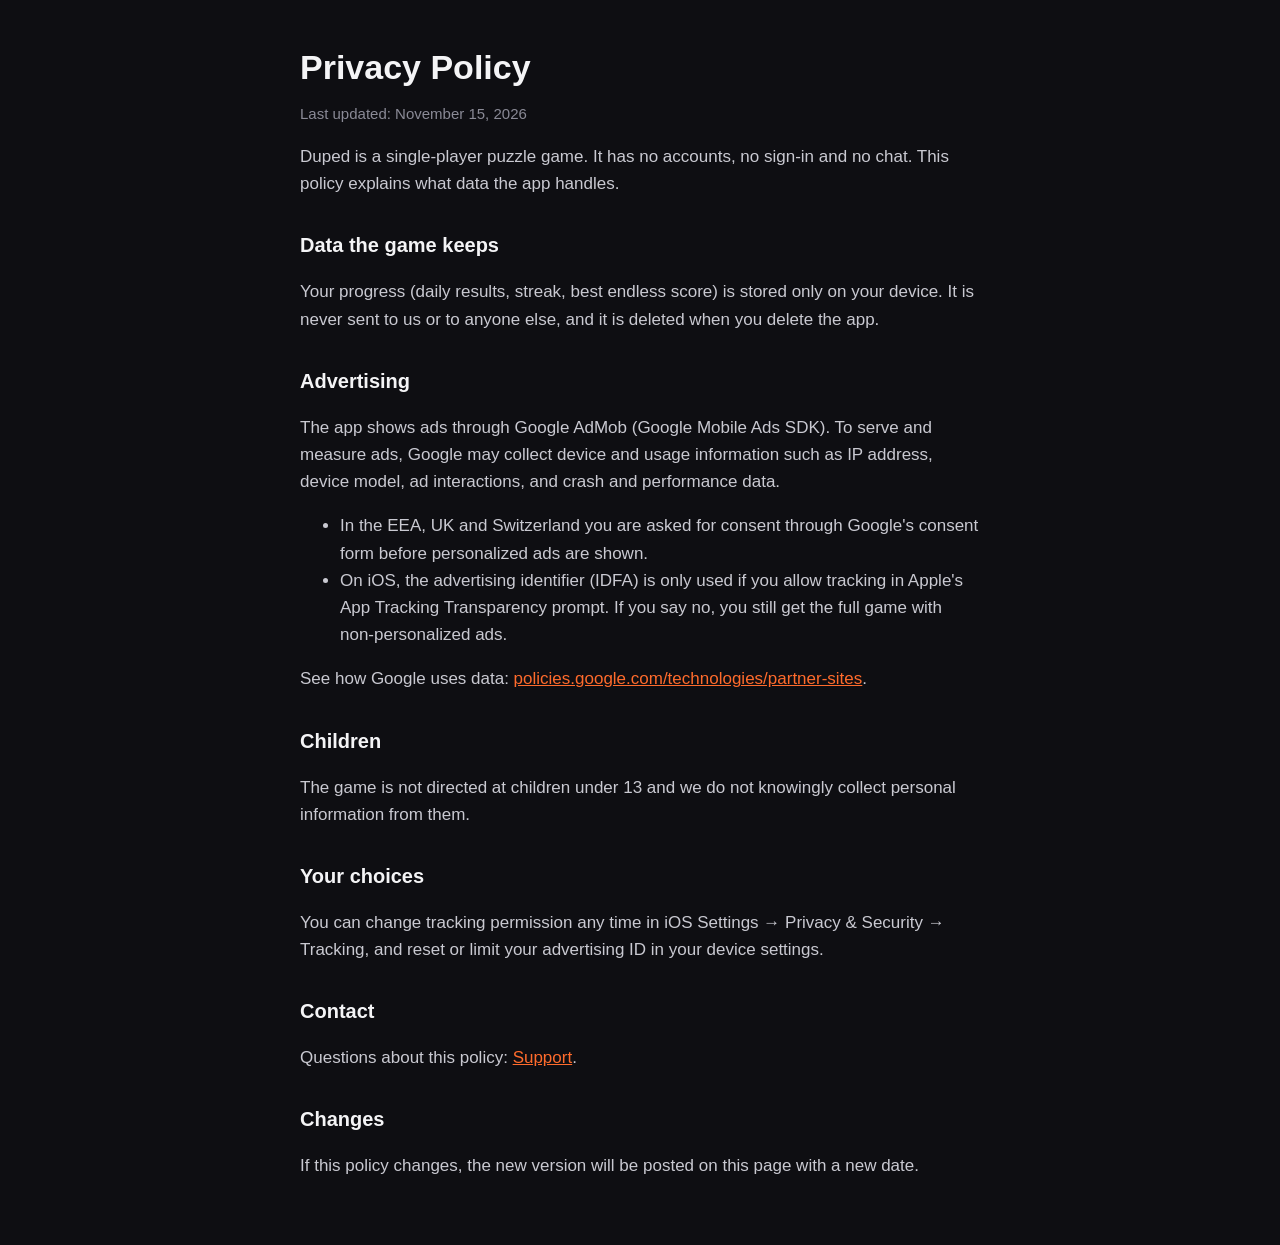
==== privacy.html @ 9e4e8c59 "Duped support and privacy pages Co-Authored-By: Claude Opus 5.5 <noreply@anthropic.com>" ====
<!doctype html><html lang="en"><head><meta charset="utf-8"><meta name="viewport" content="width=device-width,initial-scale=1"><title>Duped Privacy Policy</title><link rel="stylesheet" href="style.css"></head>
<body><main><h1>Privacy Policy</h1><p class="muted">Last updated: November 15, 2026</p>
<p>Duped is a single-player puzzle game. It has no accounts, no sign-in and no chat. This policy explains what data the app handles.</p>
<h2>Data the game keeps</h2>
<p>Your progress (daily results, streak, best endless score) is stored only on your device. It is never sent to us or to anyone else, and it is deleted when you delete the app.</p>
<h2>Advertising</h2>
<p>The app shows ads through Google AdMob (Google Mobile Ads SDK). To serve and measure ads, Google may collect device and usage information such as IP address, device model, ad interactions, and crash and performance data.</p>
<ul>
<li>In the EEA, UK and Switzerland you are asked for consent through Google's consent form before personalized ads are shown.</li>
<li>On iOS, the advertising identifier (IDFA) is only used if you allow tracking in Apple's App Tracking Transparency prompt. If you say no, you still get the full game with non-personalized ads.</li>
</ul>
<p>See how Google uses data: <a href="https://policies.google.com/technologies/partner-sites">policies.google.com/technologies/partner-sites</a>.</p>
<h2>Children</h2>
<p>The game is not directed at children under 13 and we do not knowingly collect personal information from them.</p>
<h2>Your choices</h2>
<p>You can change tracking permission any time in iOS Settings → Privacy &amp; Security → Tracking, and reset or limit your advertising ID in your device settings.</p>
<h2>Contact</h2>
<p>Questions about this policy: <a href="support.html">Support</a>.</p>
<h2>Changes</h2>
<p>If this policy changes, the new version will be posted on this page with a new date.</p>
</main></body></html>
---- style.css ----
:root{color-scheme:dark}body{margin:0;background:#0E0E12;color:#F4F4F6;font:17px/1.6 -apple-system,BlinkMacSystemFont,"Segoe UI",sans-serif}
main{max-width:680px;margin:0 auto;padding:48px 20px}h1{font-size:34px;line-height:1.15;margin:0 0 8px}h2{font-size:20px;margin:32px 0 6px}
a{color:#FF6B2C}p,li{color:#C9C9D1}.muted{color:#8A8A96;font-size:15px}nav a{margin-right:16px}
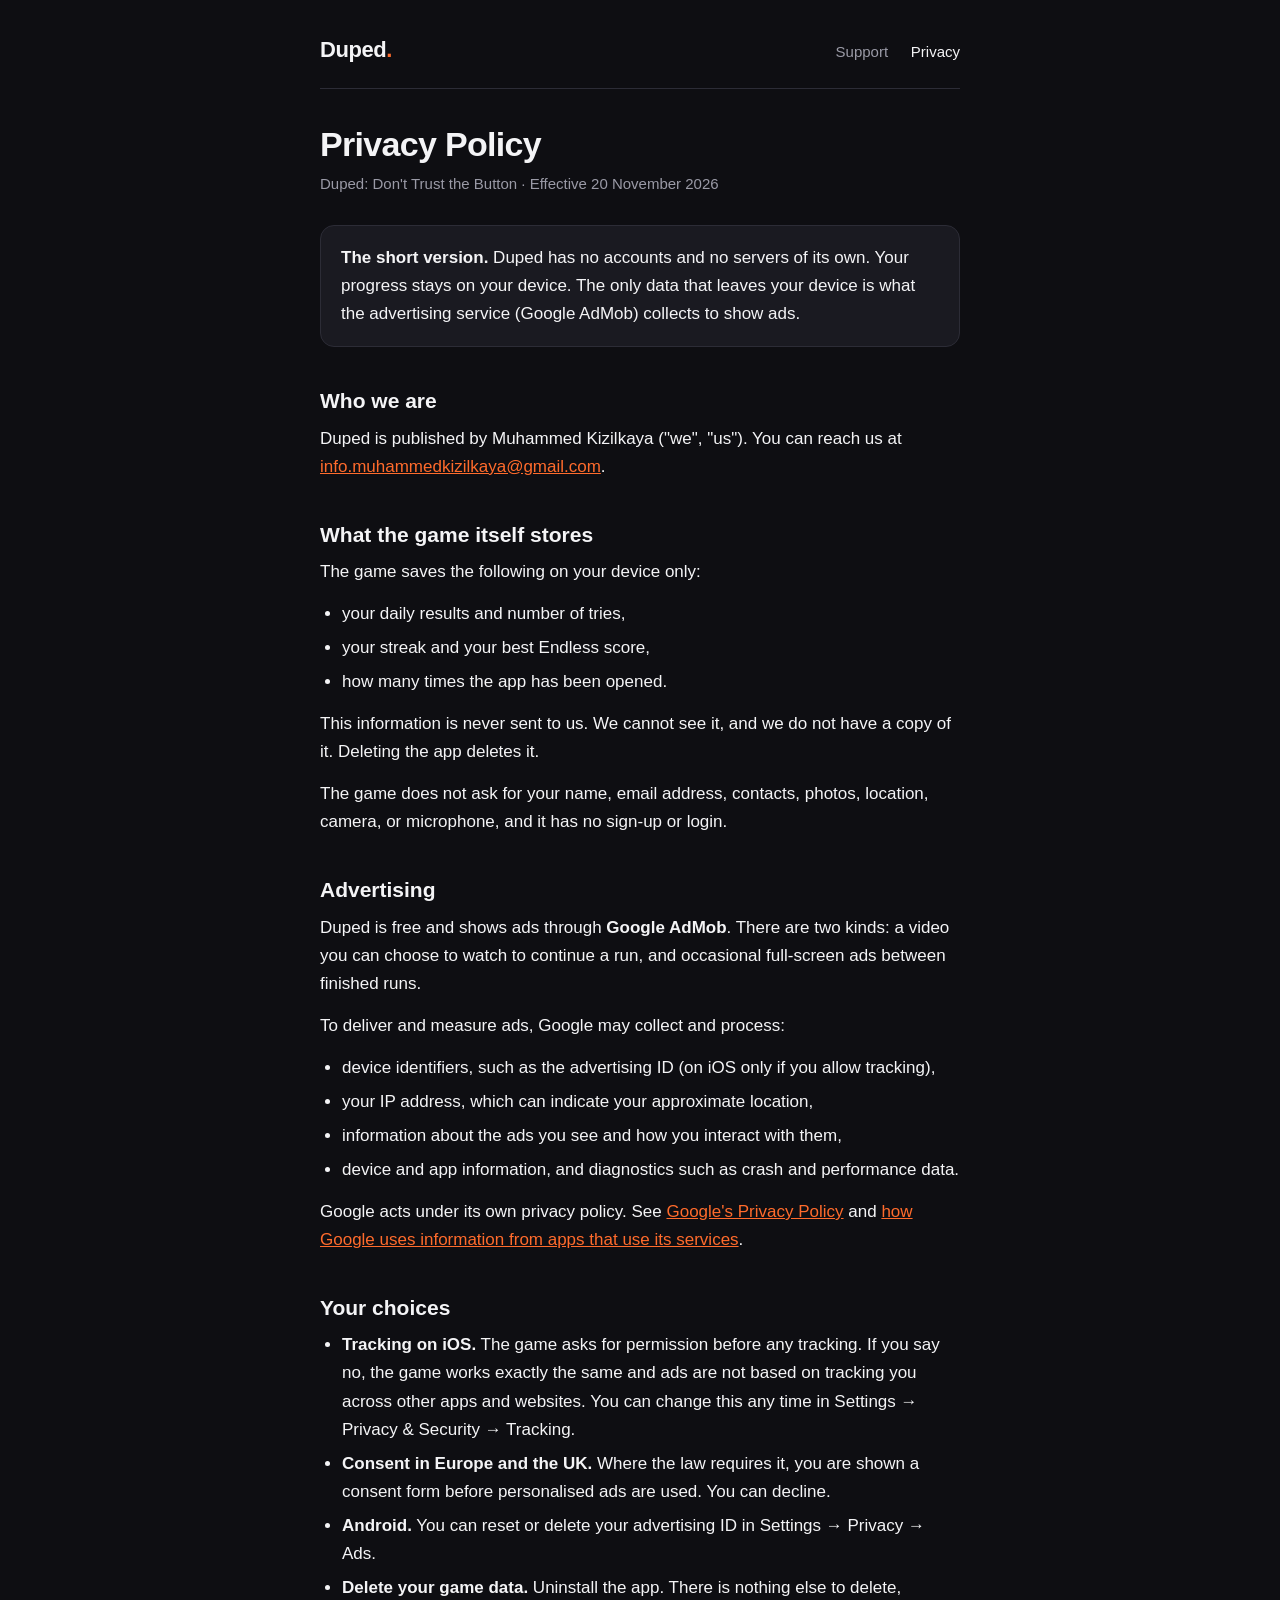
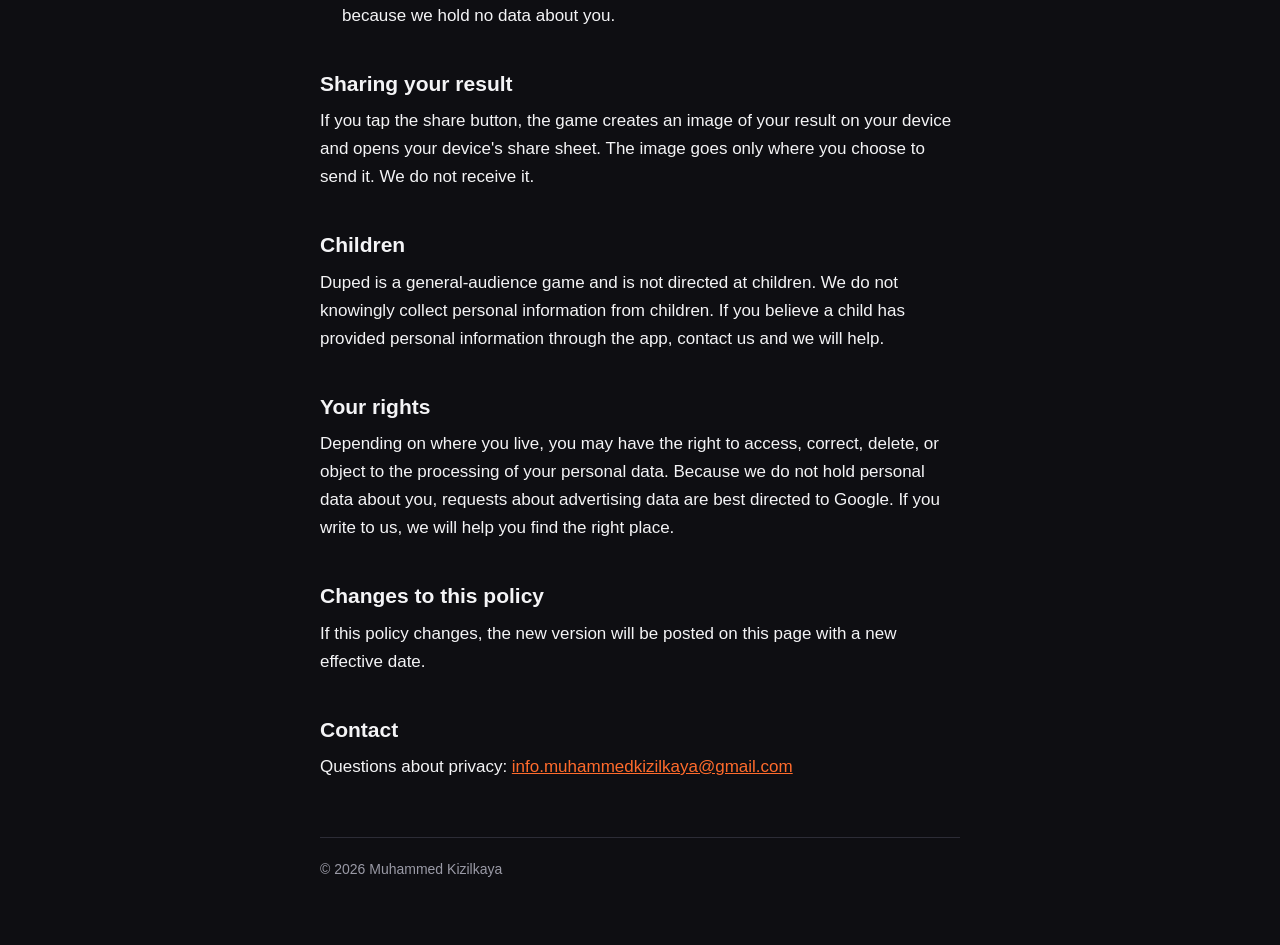
==== commit 03f62ac4: "Rewrite support and privacy pages for App Review Co-Authored-By: Claude Fable 5.2 <noreply@anthropic" ====
--- a/privacy.html
+++ b/privacy.html
@@ -1,21 +1,79 @@
-<!doctype html><html lang="en"><head><meta charset="utf-8"><meta name="viewport" content="width=device-width,initial-scale=1"><title>Duped Privacy Policy</title><link rel="stylesheet" href="style.css"></head>
-<body><main><h1>Privacy Policy</h1><p class="muted">Last updated: November 15, 2026</p>
-<p>Duped is a single-player puzzle game. It has no accounts, no sign-in and no chat. This policy explains what data the app handles.</p>
-<h2>Data the game keeps</h2>
-<p>Your progress (daily results, streak, best endless score) is stored only on your device. It is never sent to us or to anyone else, and it is deleted when you delete the app.</p>
-<h2>Advertising</h2>
-<p>The app shows ads through Google AdMob (Google Mobile Ads SDK). To serve and measure ads, Google may collect device and usage information such as IP address, device model, ad interactions, and crash and performance data.</p>
-<ul>
-<li>In the EEA, UK and Switzerland you are asked for consent through Google's consent form before personalized ads are shown.</li>
-<li>On iOS, the advertising identifier (IDFA) is only used if you allow tracking in Apple's App Tracking Transparency prompt. If you say no, you still get the full game with non-personalized ads.</li>
-</ul>
-<p>See how Google uses data: <a href="https://policies.google.com/technologies/partner-sites">policies.google.com/technologies/partner-sites</a>.</p>
-<h2>Children</h2>
-<p>The game is not directed at children under 13 and we do not knowingly collect personal information from them.</p>
-<h2>Your choices</h2>
-<p>You can change tracking permission any time in iOS Settings → Privacy &amp; Security → Tracking, and reset or limit your advertising ID in your device settings.</p>
-<h2>Contact</h2>
-<p>Questions about this policy: <a href="support.html">Support</a>.</p>
-<h2>Changes</h2>
-<p>If this policy changes, the new version will be posted on this page with a new date.</p>
-</main></body></html>
+<!doctype html>
+<html lang="en">
+<head>
+  <meta charset="utf-8">
+  <meta name="viewport" content="width=device-width, initial-scale=1">
+  <title>Privacy Policy · Duped</title>
+  <meta name="description" content="Privacy policy for Duped: Don't Trust the Button.">
+  <link rel="stylesheet" href="style.css">
+</head>
+<body>
+  <div class="wrap">
+    <header class="site">
+      <a class="brand" href="support.html">Duped<span>.</span></a>
+      <nav>
+        <a href="support.html">Support</a>
+        <a href="privacy.html" aria-current="page">Privacy</a>
+      </nav>
+    </header>
+
+    <main>
+      <h1>Privacy Policy</h1>
+      <p class="meta">Duped: Don't Trust the Button · Effective 20 November 2026</p>
+
+      <div class="card">
+        <p><strong>The short version.</strong> Duped has no accounts and no servers of its own. Your progress stays on your device. The only data that leaves your device is what the advertising service (Google AdMob) collects to show ads.</p>
+      </div>
+
+      <h2>Who we are</h2>
+      <p>Duped is published by Muhammed Kizilkaya ("we", "us"). You can reach us at <a href="mailto:info.muhammedkizilkaya@gmail.com">info.muhammedkizilkaya@gmail.com</a>.</p>
+
+      <h2>What the game itself stores</h2>
+      <p>The game saves the following on your device only:</p>
+      <ul>
+        <li>your daily results and number of tries,</li>
+        <li>your streak and your best Endless score,</li>
+        <li>how many times the app has been opened.</li>
+      </ul>
+      <p>This information is never sent to us. We cannot see it, and we do not have a copy of it. Deleting the app deletes it.</p>
+      <p>The game does not ask for your name, email address, contacts, photos, location, camera, or microphone, and it has no sign-up or login.</p>
+
+      <h2>Advertising</h2>
+      <p>Duped is free and shows ads through <strong>Google AdMob</strong>. There are two kinds: a video you can choose to watch to continue a run, and occasional full-screen ads between finished runs.</p>
+      <p>To deliver and measure ads, Google may collect and process:</p>
+      <ul>
+        <li>device identifiers, such as the advertising ID (on iOS only if you allow tracking),</li>
+        <li>your IP address, which can indicate your approximate location,</li>
+        <li>information about the ads you see and how you interact with them,</li>
+        <li>device and app information, and diagnostics such as crash and performance data.</li>
+      </ul>
+      <p>Google acts under its own privacy policy. See <a href="https://policies.google.com/privacy">Google's Privacy Policy</a> and <a href="https://policies.google.com/technologies/partner-sites">how Google uses information from apps that use its services</a>.</p>
+
+      <h2>Your choices</h2>
+      <ul>
+        <li><strong>Tracking on iOS.</strong> The game asks for permission before any tracking. If you say no, the game works exactly the same and ads are not based on tracking you across other apps and websites. You can change this any time in Settings → Privacy &amp; Security → Tracking.</li>
+        <li><strong>Consent in Europe and the UK.</strong> Where the law requires it, you are shown a consent form before personalised ads are used. You can decline.</li>
+        <li><strong>Android.</strong> You can reset or delete your advertising ID in Settings → Privacy → Ads.</li>
+        <li><strong>Delete your game data.</strong> Uninstall the app. There is nothing else to delete, because we hold no data about you.</li>
+      </ul>
+
+      <h2>Sharing your result</h2>
+      <p>If you tap the share button, the game creates an image of your result on your device and opens your device's share sheet. The image goes only where you choose to send it. We do not receive it.</p>
+
+      <h2>Children</h2>
+      <p>Duped is a general-audience game and is not directed at children. We do not knowingly collect personal information from children. If you believe a child has provided personal information through the app, contact us and we will help.</p>
+
+      <h2>Your rights</h2>
+      <p>Depending on where you live, you may have the right to access, correct, delete, or object to the processing of your personal data. Because we do not hold personal data about you, requests about advertising data are best directed to Google. If you write to us, we will help you find the right place.</p>
+
+      <h2>Changes to this policy</h2>
+      <p>If this policy changes, the new version will be posted on this page with a new effective date.</p>
+
+      <h2>Contact</h2>
+      <p>Questions about privacy: <a href="mailto:info.muhammedkizilkaya@gmail.com">info.muhammedkizilkaya@gmail.com</a></p>
+    </main>
+
+    <footer>© 2026 Muhammed Kizilkaya</footer>
+  </div>
+</body>
+</html>
--- a/style.css
+++ b/style.css
@@ -1,3 +1,141 @@
-:root{color-scheme:dark}body{margin:0;background:#0E0E12;color:#F4F4F6;font:17px/1.6 -apple-system,BlinkMacSystemFont,"Segoe UI",sans-serif}
-main{max-width:680px;margin:0 auto;padding:48px 20px}h1{font-size:34px;line-height:1.15;margin:0 0 8px}h2{font-size:20px;margin:32px 0 6px}
-a{color:#FF6B2C}p,li{color:#C9C9D1}.muted{color:#8A8A96;font-size:15px}nav a{margin-right:16px}
+:root {
+  --bg: #0e0e12;
+  --surface: #1a1a21;
+  --text: #f4f4f6;
+  --muted: #9a9aa6;
+  --accent: #ff6b2c;
+  --line: #2c2c36;
+}
+
+* {
+  box-sizing: border-box;
+}
+
+html {
+  -webkit-text-size-adjust: 100%;
+}
+
+body {
+  margin: 0;
+  background: var(--bg);
+  color: var(--text);
+  font: 17px/1.65 -apple-system, BlinkMacSystemFont, "Segoe UI", Roboto, Helvetica, Arial, sans-serif;
+}
+
+.wrap {
+  max-width: 680px;
+  margin: 0 auto;
+  padding: 32px 20px 64px;
+}
+
+header.site {
+  display: flex;
+  align-items: baseline;
+  justify-content: space-between;
+  gap: 16px;
+  flex-wrap: wrap;
+  padding-bottom: 20px;
+  margin-bottom: 36px;
+  border-bottom: 1px solid var(--line);
+}
+
+.brand {
+  font-weight: 800;
+  font-size: 22px;
+  letter-spacing: -0.02em;
+  color: var(--text);
+  text-decoration: none;
+}
+
+.brand span {
+  color: var(--accent);
+}
+
+nav a {
+  color: var(--muted);
+  text-decoration: none;
+  margin-left: 18px;
+  font-size: 15px;
+}
+
+nav a:first-child {
+  margin-left: 0;
+}
+
+nav a[aria-current="page"],
+nav a:hover {
+  color: var(--text);
+}
+
+h1 {
+  font-size: 34px;
+  line-height: 1.15;
+  letter-spacing: -0.02em;
+  margin: 0 0 8px;
+}
+
+h2 {
+  font-size: 21px;
+  line-height: 1.3;
+  margin: 40px 0 10px;
+}
+
+h3 {
+  font-size: 17px;
+  margin: 24px 0 6px;
+}
+
+p,
+ul {
+  margin: 0 0 14px;
+}
+
+ul {
+  padding-left: 22px;
+}
+
+li {
+  margin-bottom: 6px;
+}
+
+a {
+  color: var(--accent);
+}
+
+.meta {
+  color: var(--muted);
+  font-size: 15px;
+  margin-bottom: 28px;
+}
+
+.card {
+  background: var(--surface);
+  border: 1px solid var(--line);
+  border-radius: 14px;
+  padding: 18px 20px;
+  margin: 20px 0;
+}
+
+.card p:last-child,
+.card ul:last-child {
+  margin-bottom: 0;
+}
+
+.button {
+  display: inline-block;
+  background: var(--accent);
+  color: #1a0a02;
+  font-weight: 700;
+  text-decoration: none;
+  padding: 12px 20px;
+  border-radius: 12px;
+  margin-top: 6px;
+}
+
+footer {
+  margin-top: 56px;
+  padding-top: 20px;
+  border-top: 1px solid var(--line);
+  color: var(--muted);
+  font-size: 14px;
+}
